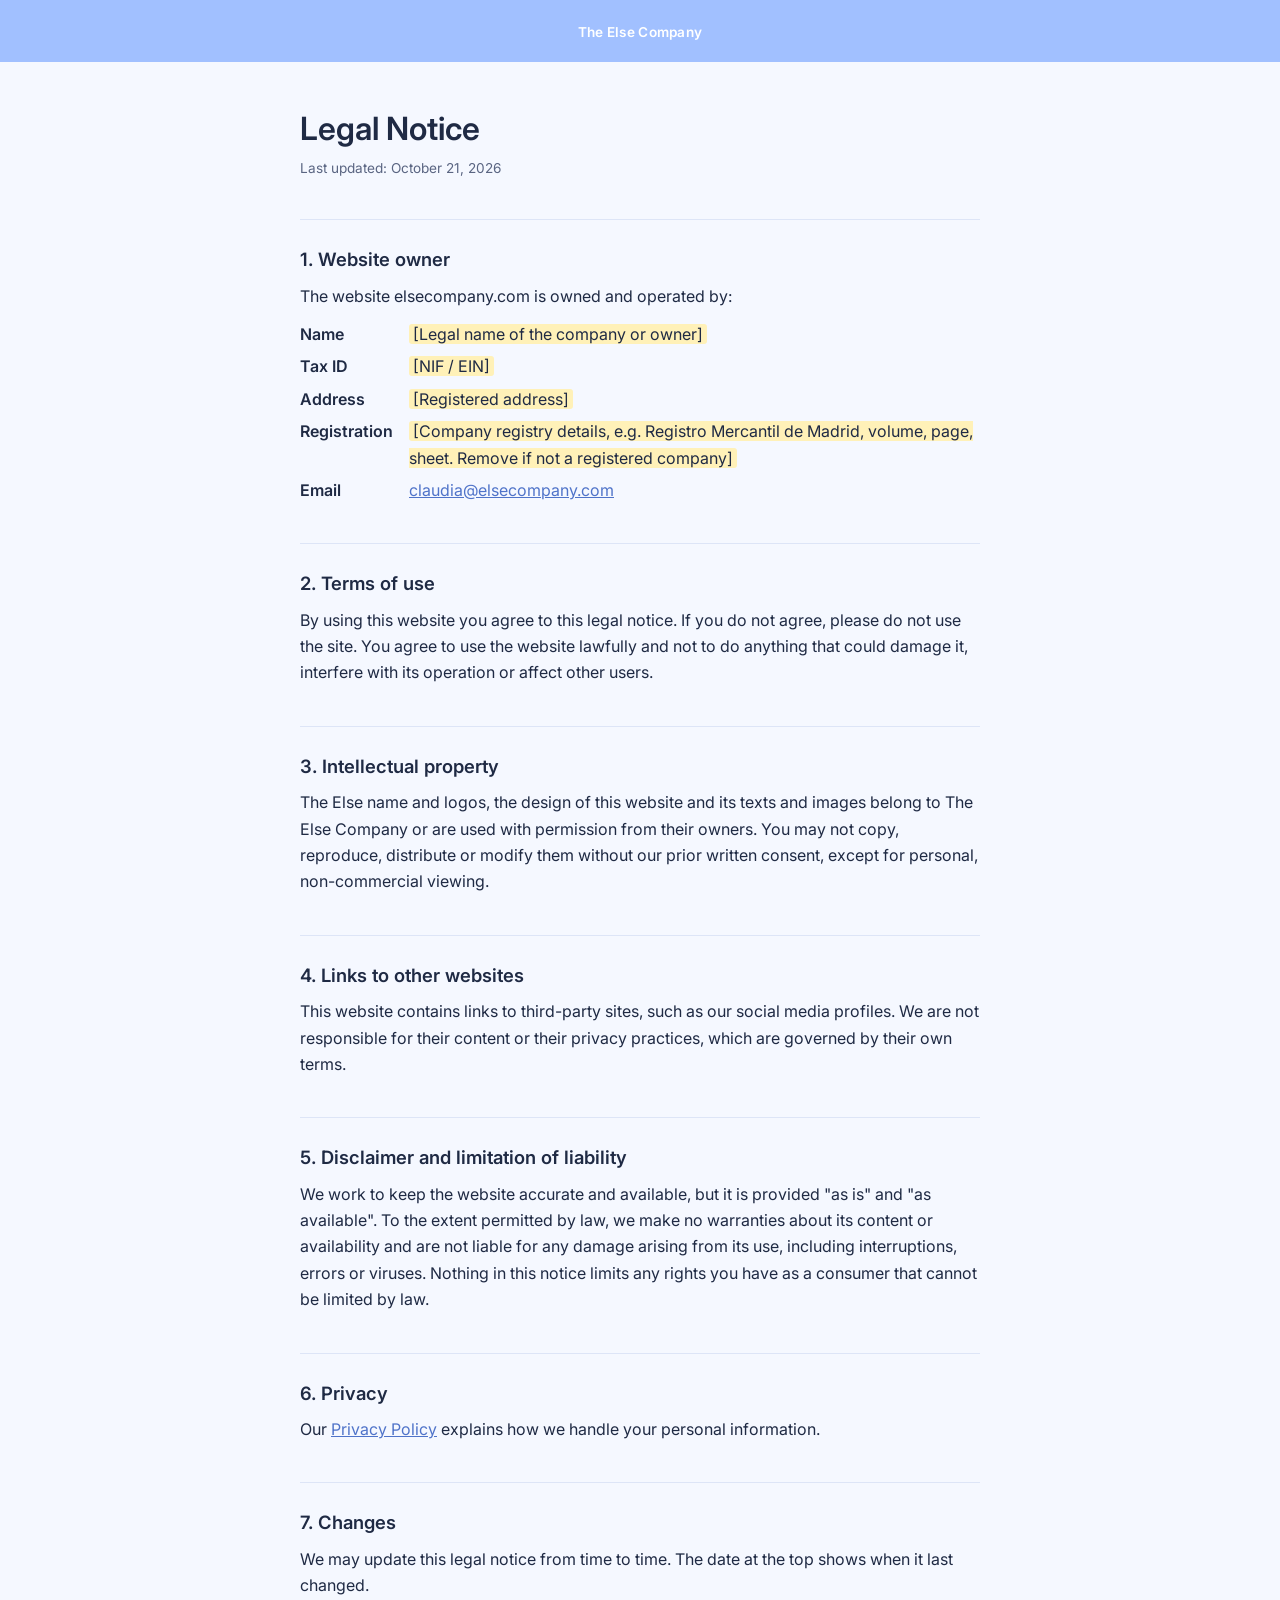
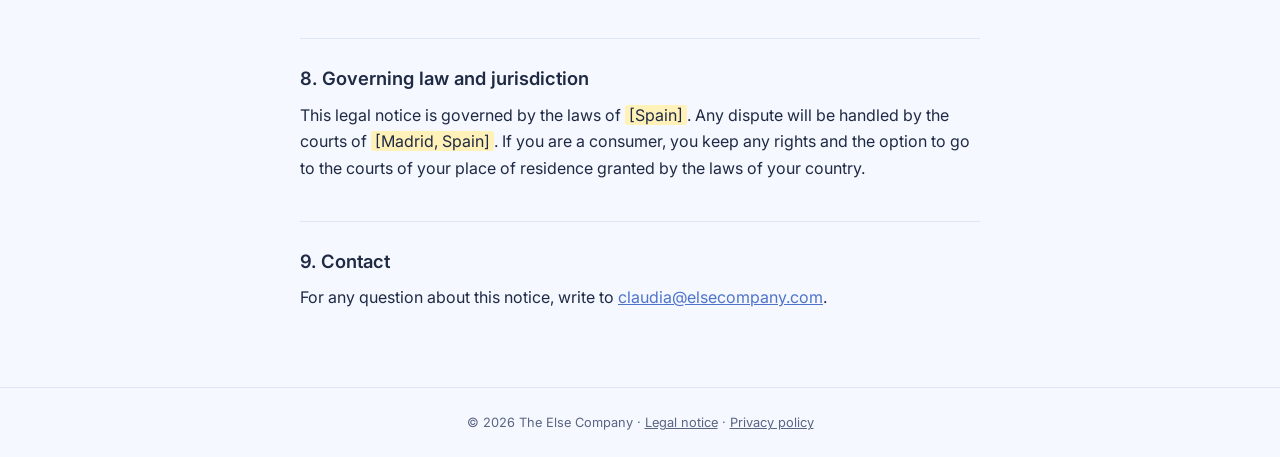
==== legal.html @ 7d52bc67 "V2 legal, sheets with data, subscribe to newsletter" ====
<!DOCTYPE html>
<html lang="en">
<head>
    <meta charset="UTF-8">
    <meta name="viewport" content="width=device-width, initial-scale=1.0">
    <title>Legal Notice · The Else Company</title>
    <meta name="description" content="Legal notice and terms of use of elsecompany.com.">
    <link rel="icon" href="version_1-blanco.png">
    <link rel="preconnect" href="https://fonts.googleapis.com">
    <link rel="preconnect" href="https://fonts.gstatic.com" crossorigin>
    <link href="https://fonts.googleapis.com/css2?family=Inter:wght@400;600&display=swap" rel="stylesheet">
    <link rel="stylesheet" href="legal.css">
</head>
<body>

<header class="topbar">
    <a href="index.html">The Else Company</a>
</header>

<main>
    <h1>Legal Notice</h1>
    <p class="updated">Last updated: October 21, 2026</p>

    <h2>1. Website owner</h2>
    <p>The website elsecompany.com is owned and operated by:</p>
    <dl>
        <dt>Name</dt>
        <dd><span class="todo">[Legal name of the company or owner]</span></dd>
        <dt>Tax ID</dt>
        <dd><span class="todo">[NIF / EIN]</span></dd>
        <dt>Address</dt>
        <dd><span class="todo">[Registered address]</span></dd>
        <dt>Registration</dt>
        <dd><span class="todo">[Company registry details, e.g. Registro Mercantil de Madrid, volume, page, sheet. Remove if not a registered company]</span></dd>
        <dt>Email</dt>
        <dd><a href="mailto:claudia@elsecompany.com">claudia@elsecompany.com</a></dd>
    </dl>

    <h2>2. Terms of use</h2>
    <p>
        By using this website you agree to this legal notice. If you do not agree, please do not use the site.
        You agree to use the website lawfully and not to do anything that could damage it, interfere with
        its operation or affect other users.
    </p>

    <h2>3. Intellectual property</h2>
    <p>
        The Else name and logos, the design of this website and its texts and images belong to The Else Company
        or are used with permission from their owners. You may not copy, reproduce, distribute or modify them
        without our prior written consent, except for personal, non-commercial viewing.
    </p>

    <h2>4. Links to other websites</h2>
    <p>
        This website contains links to third-party sites, such as our social media profiles. We are not
        responsible for their content or their privacy practices, which are governed by their own terms.
    </p>

    <h2>5. Disclaimer and limitation of liability</h2>
    <p>
        We work to keep the website accurate and available, but it is provided "as is" and "as available".
        To the extent permitted by law, we make no warranties about its content or availability and are not
        liable for any damage arising from its use, including interruptions, errors or viruses. Nothing in this
        notice limits any rights you have as a consumer that cannot be limited by law.
    </p>

    <h2>6. Privacy</h2>
    <p>
        Our <a href="privacy.html">Privacy Policy</a> explains how we handle your personal information.
    </p>

    <h2>7. Changes</h2>
    <p>
        We may update this legal notice from time to time. The date at the top shows when it last changed.
    </p>

    <h2>8. Governing law and jurisdiction</h2>
    <p>
        This legal notice is governed by the laws of <span class="todo">[Spain]</span>. Any dispute will be
        handled by the courts of <span class="todo">[Madrid, Spain]</span>. If you are a consumer, you keep any
        rights and the option to go to the courts of your place of residence granted by the laws of your country.
    </p>

    <h2>9. Contact</h2>
    <p>
        For any question about this notice, write to
        <a href="mailto:claudia@elsecompany.com">claudia@elsecompany.com</a>.
    </p>
</main>

<footer>
    © 2026 The Else Company · <a href="legal.html">Legal notice</a> · <a href="privacy.html">Privacy policy</a>
</footer>

</body>
</html>
---- legal.css ----
/* Shared styles for the legal pages (privacy policy and legal notice) */
:root {
    --brand: #a1c0ff;
    --brand-dark: #4f73c9;
    --text: #1f2a44;
    --muted: #5a6582;
    --bg: #f5f8ff;
    --line: #dde5f7;
}

* {
    box-sizing: border-box;
}

body {
    margin: 0;
    background: var(--bg);
    color: var(--text);
    font-family: "Inter", -apple-system, BlinkMacSystemFont, "Segoe UI", Roboto, Helvetica, Arial, sans-serif;
    font-size: 16px;
    line-height: 1.65;
}

/* Top bar with link back to the home page */
.topbar {
    background: var(--brand);
    padding: 18px 20px;
    text-align: center;
}

.topbar a {
    color: #ffffff;
    font-size: 0.85rem;
    font-weight: 600;
    letter-spacing: 0.02em;
    text-decoration: none;
}

main {
    max-width: 720px;
    margin: 0 auto;
    padding: 48px 20px 64px;
}

h1 {
    font-size: 2rem;
    font-weight: 600;
    line-height: 1.2;
    margin: 0 0 8px;
}

.updated {
    color: var(--muted);
    font-size: 0.85rem;
    margin: 0 0 32px;
}

h2 {
    font-size: 1.15rem;
    font-weight: 600;
    margin: 40px 0 8px;
    padding-top: 24px;
    border-top: 1px solid var(--line);
}

h3 {
    font-size: 1rem;
    font-weight: 600;
    margin: 24px 0 4px;
}

p,
li {
    margin: 0 0 12px;
}

ul {
    padding-left: 20px;
}

a {
    color: var(--brand-dark);
}

/* Key/value block for company details */
dl {
    display: grid;
    grid-template-columns: max-content 1fr;
    gap: 6px 16px;
    margin: 0 0 12px;
}

dt {
    font-weight: 600;
}

dd {
    margin: 0;
}

/* Details still to be filled in before publishing */
.todo {
    background: #fff1b8;
    padding: 0 4px;
    border-radius: 3px;
}

footer {
    border-top: 1px solid var(--line);
    padding: 24px 20px;
    text-align: center;
    font-size: 0.8rem;
    color: var(--muted);
}

footer a {
    color: var(--muted);
}

@media (max-width: 600px) {
    main {
        padding: 32px 16px 48px;
    }

    h1 {
        font-size: 1.6rem;
    }

    dl {
        grid-template-columns: 1fr;
        gap: 0;
    }

    dd {
        margin-bottom: 8px;
    }
}
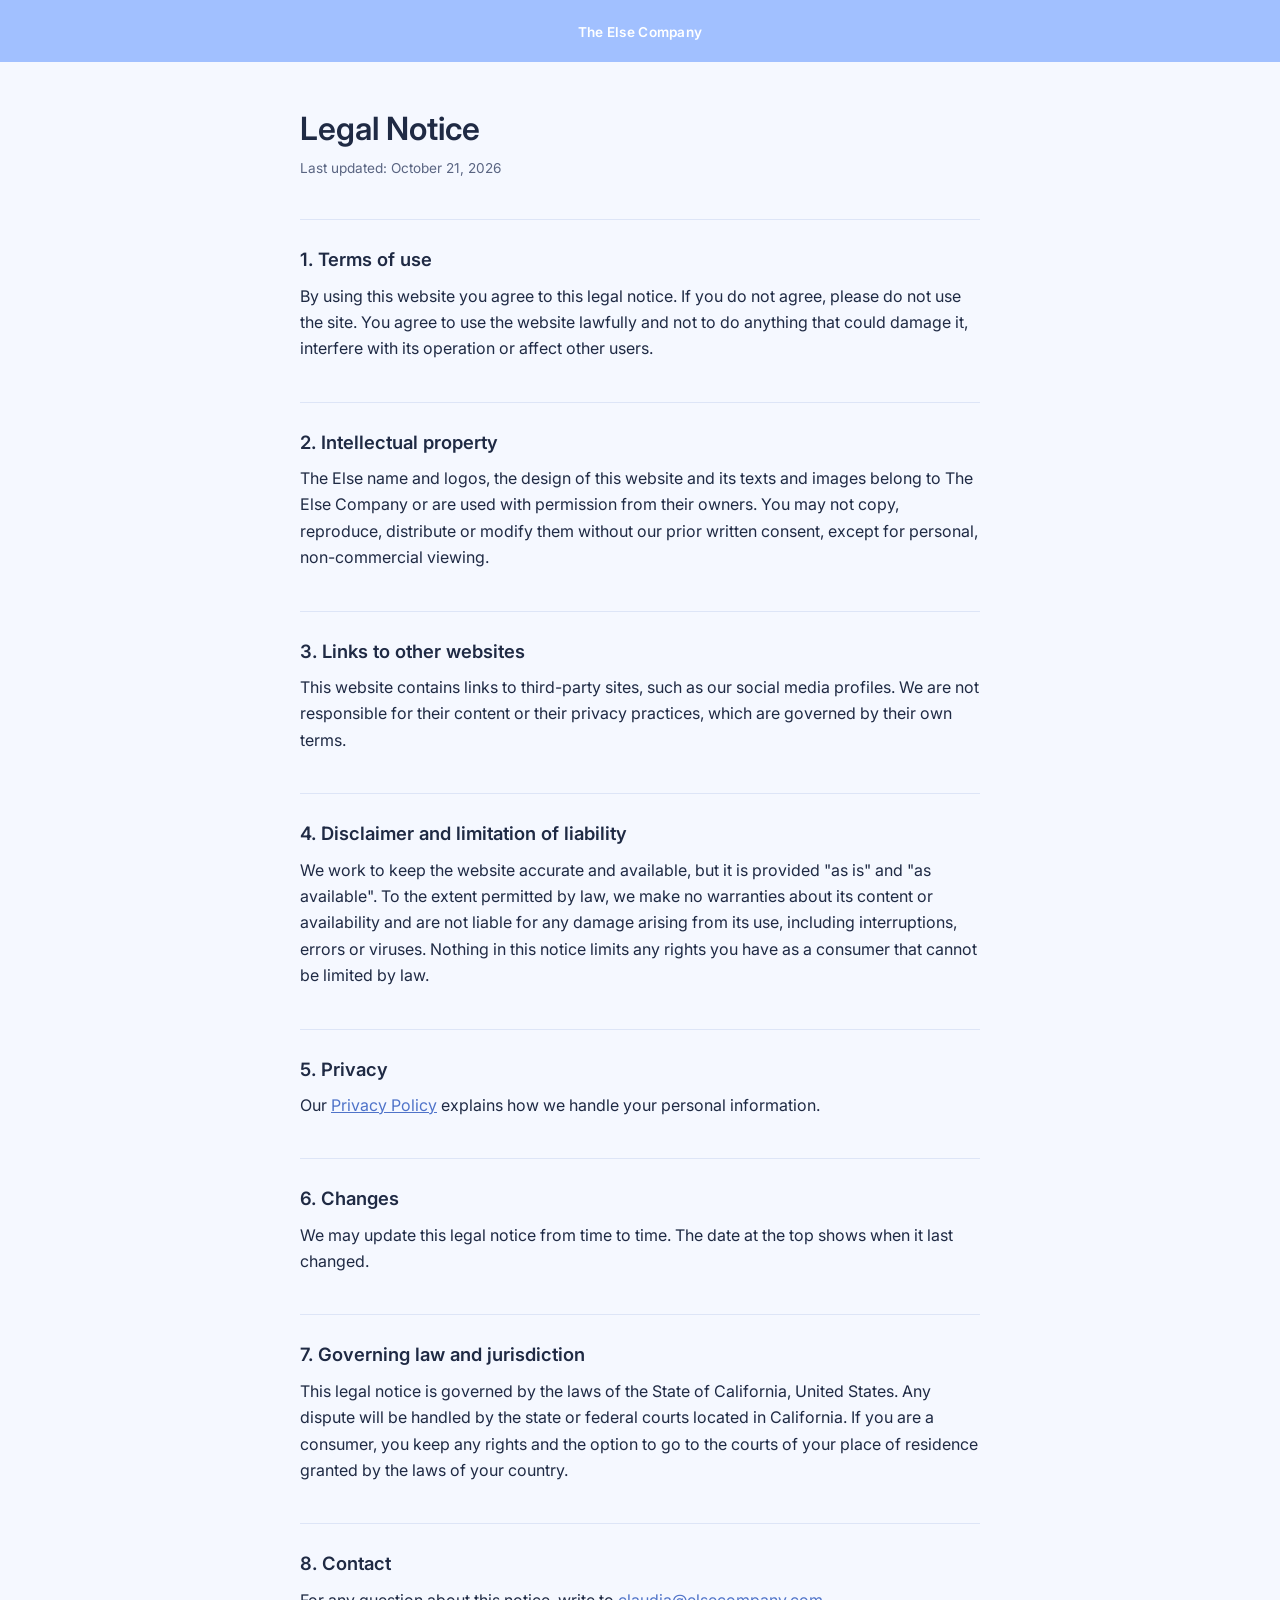
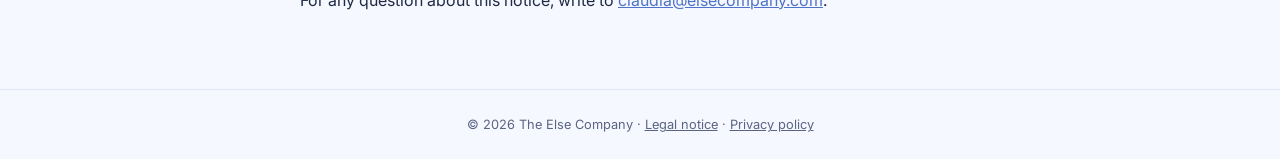
==== commit 56516318: "legal notice and early access button" ====
--- a/legal.html
+++ b/legal.html
@@ -21,42 +21,27 @@
     <h1>Legal Notice</h1>
     <p class="updated">Last updated: October 21, 2026</p>
 
-    <h2>1. Website owner</h2>
-    <p>The website elsecompany.com is owned and operated by:</p>
-    <dl>
-        <dt>Name</dt>
-        <dd><span class="todo">[Legal name of the company or owner]</span></dd>
-        <dt>Tax ID</dt>
-        <dd><span class="todo">[NIF / EIN]</span></dd>
-        <dt>Address</dt>
-        <dd><span class="todo">[Registered address]</span></dd>
-        <dt>Registration</dt>
-        <dd><span class="todo">[Company registry details, e.g. Registro Mercantil de Madrid, volume, page, sheet. Remove if not a registered company]</span></dd>
-        <dt>Email</dt>
-        <dd><a href="mailto:claudia@elsecompany.com">claudia@elsecompany.com</a></dd>
-    </dl>
-
-    <h2>2. Terms of use</h2>
+    <h2>1. Terms of use</h2>
     <p>
         By using this website you agree to this legal notice. If you do not agree, please do not use the site.
         You agree to use the website lawfully and not to do anything that could damage it, interfere with
         its operation or affect other users.
     </p>
 
-    <h2>3. Intellectual property</h2>
+    <h2>2. Intellectual property</h2>
     <p>
         The Else name and logos, the design of this website and its texts and images belong to The Else Company
         or are used with permission from their owners. You may not copy, reproduce, distribute or modify them
         without our prior written consent, except for personal, non-commercial viewing.
     </p>
 
-    <h2>4. Links to other websites</h2>
+    <h2>3. Links to other websites</h2>
     <p>
         This website contains links to third-party sites, such as our social media profiles. We are not
         responsible for their content or their privacy practices, which are governed by their own terms.
     </p>
 
-    <h2>5. Disclaimer and limitation of liability</h2>
+    <h2>4. Disclaimer and limitation of liability</h2>
     <p>
         We work to keep the website accurate and available, but it is provided "as is" and "as available".
         To the extent permitted by law, we make no warranties about its content or availability and are not
@@ -64,24 +49,24 @@
         notice limits any rights you have as a consumer that cannot be limited by law.
     </p>
 
-    <h2>6. Privacy</h2>
+    <h2>5. Privacy</h2>
     <p>
         Our <a href="privacy.html">Privacy Policy</a> explains how we handle your personal information.
     </p>
 
-    <h2>7. Changes</h2>
+    <h2>6. Changes</h2>
     <p>
         We may update this legal notice from time to time. The date at the top shows when it last changed.
     </p>
 
-    <h2>8. Governing law and jurisdiction</h2>
+    <h2>7. Governing law and jurisdiction</h2>
     <p>
-        This legal notice is governed by the laws of <span class="todo">[Spain]</span>. Any dispute will be
-        handled by the courts of <span class="todo">[Madrid, Spain]</span>. If you are a consumer, you keep any
+        This legal notice is governed by the laws of the State of California, United States. Any dispute will be
+        handled by the state or federal courts located in California. If you are a consumer, you keep any
         rights and the option to go to the courts of your place of residence granted by the laws of your country.
     </p>
 
-    <h2>9. Contact</h2>
+    <h2>8. Contact</h2>
     <p>
         For any question about this notice, write to
         <a href="mailto:claudia@elsecompany.com">claudia@elsecompany.com</a>.
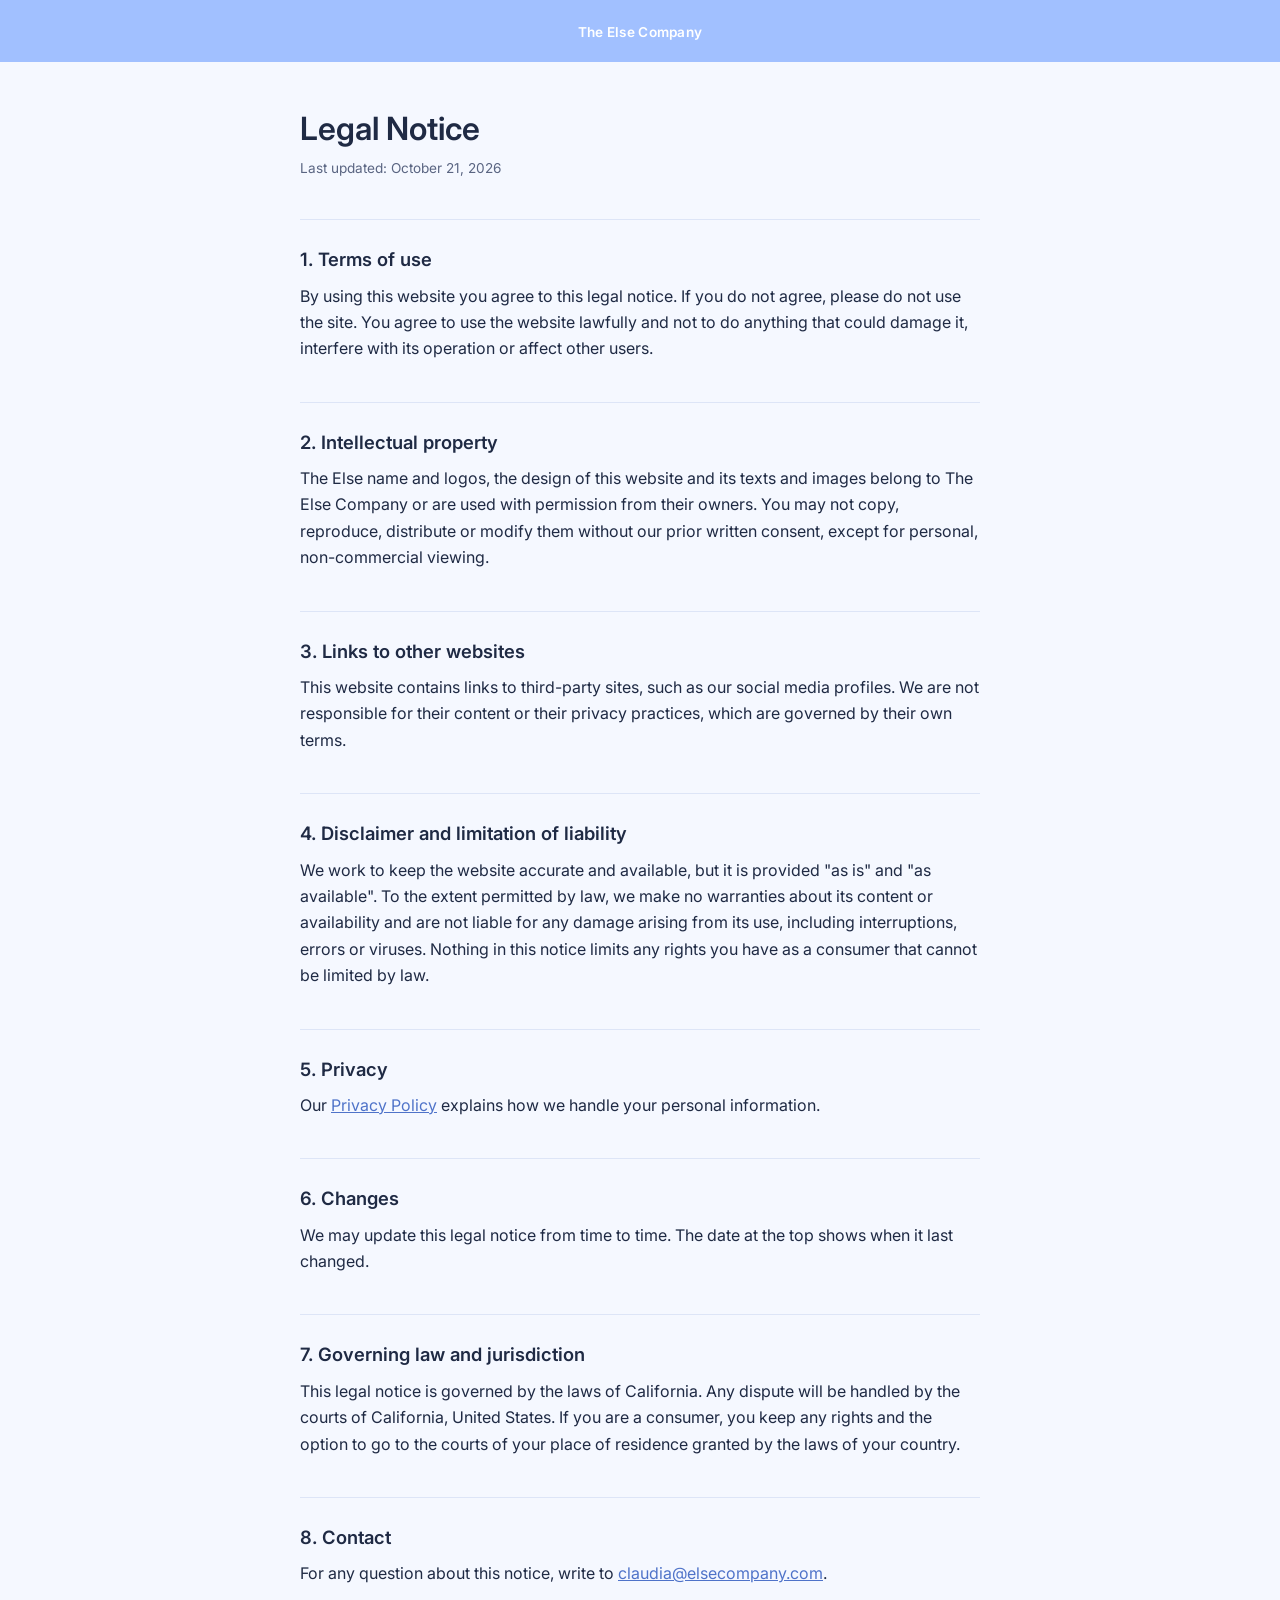
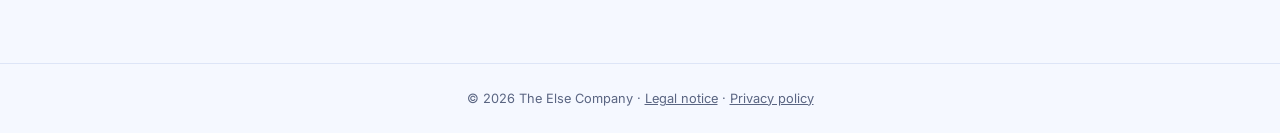
==== commit e2476d76: "Update legal.html" ====
--- a/legal.html
+++ b/legal.html
@@ -61,8 +61,8 @@
 
     <h2>7. Governing law and jurisdiction</h2>
     <p>
-        This legal notice is governed by the laws of the State of California, United States. Any dispute will be
-        handled by the state or federal courts located in California. If you are a consumer, you keep any
+        This legal notice is governed by the laws of California. Any dispute will be
+        handled by the courts of California, United States. If you are a consumer, you keep any
         rights and the option to go to the courts of your place of residence granted by the laws of your country.
     </p>
 
